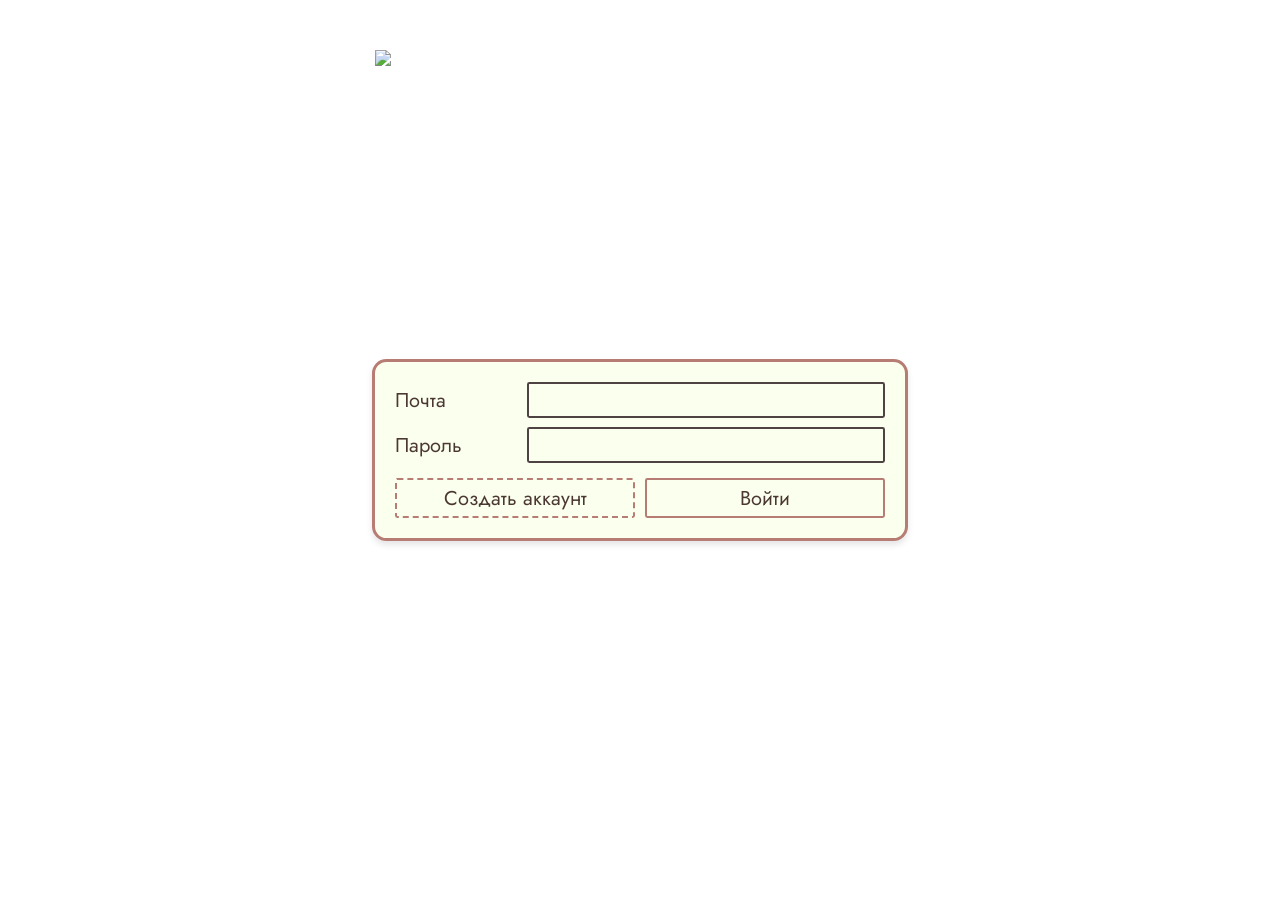
==== src/main/resources/templates/index.html @ f0e10ce0 "Оч сильно обновила структуру и начала писать аутентификацию Думаю файлы BD и Main нам больше не нужн" ====
<!DOCTYPE HTML>
<html xmlns:th="http://www.thymeleaf.org">
<head>
    <meta charset="UTF-8">
    <title>Walley — Вход</title>
    <meta http-equiv="Content-Type" content="text/html; charset=UTF-8" />
    <link
            href="https://fonts.googleapis.com/css2?family=Bad+Script&family=Bitter:ital,wght@0,100..900;1,100..900&family=Comfortaa:wght@300..700&family=Jost:ital,wght@0,100..900;1,100..900&family=Montserrat:ital,wght@0,100..900;1,100..900&display=swap"
            rel="stylesheet">
    <style>
        html,
        body {
            margin: 0;
            padding: 0;
            overflow: hidden;
            width: 100%;
            height: 100%;
        }

        body {
            font-family: 'Jost';
            font-size: 20px;
            background-image: url('background/logwithoutlogo.png');
            background-size: cover;

            background-position: bottom center;
            background-repeat: no-repeat;
            display: flex;
            justify-content: center;
            align-items: center;


        }

        #logo-wrap {
            position: absolute;
            top: 5%;
            left: 50%;
            transform: translateX(-50%);
            width: 530px;
        }

        .container {
            position: relative;
            width: calc(530px - 40px);
            background: #FBFFED;
            border: 3.6px solid #b77c74;
            border-radius: 14.4px;
            padding: 20px;
            text-align: left;
            box-shadow: 0 4px 6px rgba(0, 0, 0, 0.1);

        }

        .container label {
            /*display: block;*/
            /*font-size: 16px;*/
            color: #4b3832;
        }

        .form-row {
            display: flex;
            align-items: center;
            gap: 10px;
            margin-bottom: 9px;
            justify-content: space-between;
        }

        input[type="email"],
        input[type="password"] {
            font-family: 'Jost';
            font-size: 20px;
            width: 350px;
            border: 2.4px solid #4f4242;
            border-radius: 2.4px;
            background: #FBFFED !important;
            outline: none;
            height: 30px;
        }

        input:-webkit-autofill {
            box-shadow: 0 0 0px 1000px #FBFFED inset;
            /* замещает фон */
        }

        #buttons {
            margin-top: 15px;
            display: flex;
            justify-content: space-between;
            gap: 10px;
        }

        button {
            border-radius: 2.4px;
            cursor: pointer;
            background: none;
            border: 2.4px dashed #b77c74;
            color: #4b3832;
            width: 50%;
            height: 40px;
            font-family: 'Jost';

            font-size: 20px;
            /*transition: background 0.2s;*/
        }

        .active {
            border: 2.4px solid #b77c74;

        }

        button:hover {
            background: #EEF3D5;
        }

        #errorBox {
            background-color: #FBFFED;
            border: 3.6px solid #b77c74;
            /*color: #900;*/
            border-radius: 14.4px;
            display: none;
            text-align: center;
            position: absolute;
            bottom: -70px;
            left: 50%;
            width: 100%;
            transform: translateX(-50%);
            height: 40px;
            font-size: 20px;
            align-items: center;
            justify-content: center;
            color: #4b3832;

        }
    </style>
</head>

<body>
<!--проверка связи с MainController
<p th:text="|Hello, ${title}!|"></p>
-->

<!--<div style="position: absolute; width: 100%;">
    <img src="Group.png" style="opacity: 0.1; width: 100%;">
</div>
<div style="height: 100%; width: 10px; position: absolute; top: 0; left: 50%; transform: translateX(-5px); background-color: #900;"></div>
<div style="width: 100%; height: 10px; position: absolute; top: 50%; left: 0; transform: translateY(-5px); background-color: #900;"></div>
-->
<div id="logo-wrap">
    <img src="icons/logo.svg" style="width: 100%;">
</div>

<!--- добавила форму с методом post и кнопкам type=submit
-->
<div class="container">
    <form action="/" method="post">
        <div class="form-row">
            <label for="email">Почта</label>
            <input type="email" id="email" required>
        </div>

        <div class="form-row">
            <label for="password">Пароль</label>
            <input type="password" id="password" required>
        </div>


        <div id="buttons">
            <button type="submit" id="register" onclick="register()">Создать аккаунт</button>
            <button type="submit" id="login" class='active' onclick="login()">Войти</button>
        </div>

        <div class="error" id="errorBox"></div>

    </form>
</div>



<script>
    const errorBox = document.getElementById('errorBox');
    const registerButton = document.getElementById('register')
    const loginButton = document.getElementById('login')


    function showError(message) {
        errorBox.textContent = message;
        errorBox.style.display = 'flex';
    }

    function clearError() {
        errorBox.style.display = 'none';
    }

    function getUsers() {
        return JSON.parse(localStorage.getItem('users') || '{}');
    }

    function getUsernameFromEmail(email) {
        const atIndex = email.indexOf('@');
        if (atIndex !== -1) {
            return email.slice(0, atIndex);
        }
        return email;
    }


    function saveUser(email, password) {
        const users = getUsers();
        users[email] = password;
        localStorage.setItem('users', JSON.stringify(users));
        // Базовые настройки таймера
        const defaultWork = 20; // минут
        const defaultBreak = 5; // минут
        let userSettings = { 'email': email, 'password': password, 'username': getUsernameFromEmail(email), 'avatarURL':"pic/user1.jpg",  'workDuration': defaultWork, 'breakDuration': defaultBreak };
        let userStat = { 'totalWorkMinutes': 0, 'totalBreakMinutes': 0 };
        let userTimer = { 'isRunning': false, 'isWork': true, 'duration': defaultWork * 60, 'timerStart': Date.now() };
        localStorage.setItem('userSettings', JSON.stringify(userSettings));
        localStorage.setItem('userStat', JSON.stringify(userStat));
        localStorage.setItem('userTimer', JSON.stringify(userTimer));
        localStorage.setItem("flower", 0);



    }

    function login() {
        loginButton.classList.add('active');
        registerButton.classList.remove('active');

        clearError();
        const email = document.getElementById('email').value.trim();
        const password = document.getElementById('password').value;

        const users = getUsers();

        if (!users[email]) {
            showError('Почта не найдена');
            return;
        }
        if (users[email] !== password) {
            showError('Неверный пароль');
            return;
        }
        window.location.href = 'garden.html';
    }

    function register() {
        registerButton.classList.add('active');
        loginButton.classList.remove('active');

        clearError();
        const email = document.getElementById('email').value.trim();
        const password = document.getElementById('password').value;

        if (!email || !password) {
            showError('Введите почту и пароль');
            return;
        }

        const users = getUsers();

        if (users[email]) {
            showError('Пользователь уже существует');
            return;
        }

        saveUser(email, password);
        window.location.href = 'garden.html';
    }
</script>
</body>

</html>
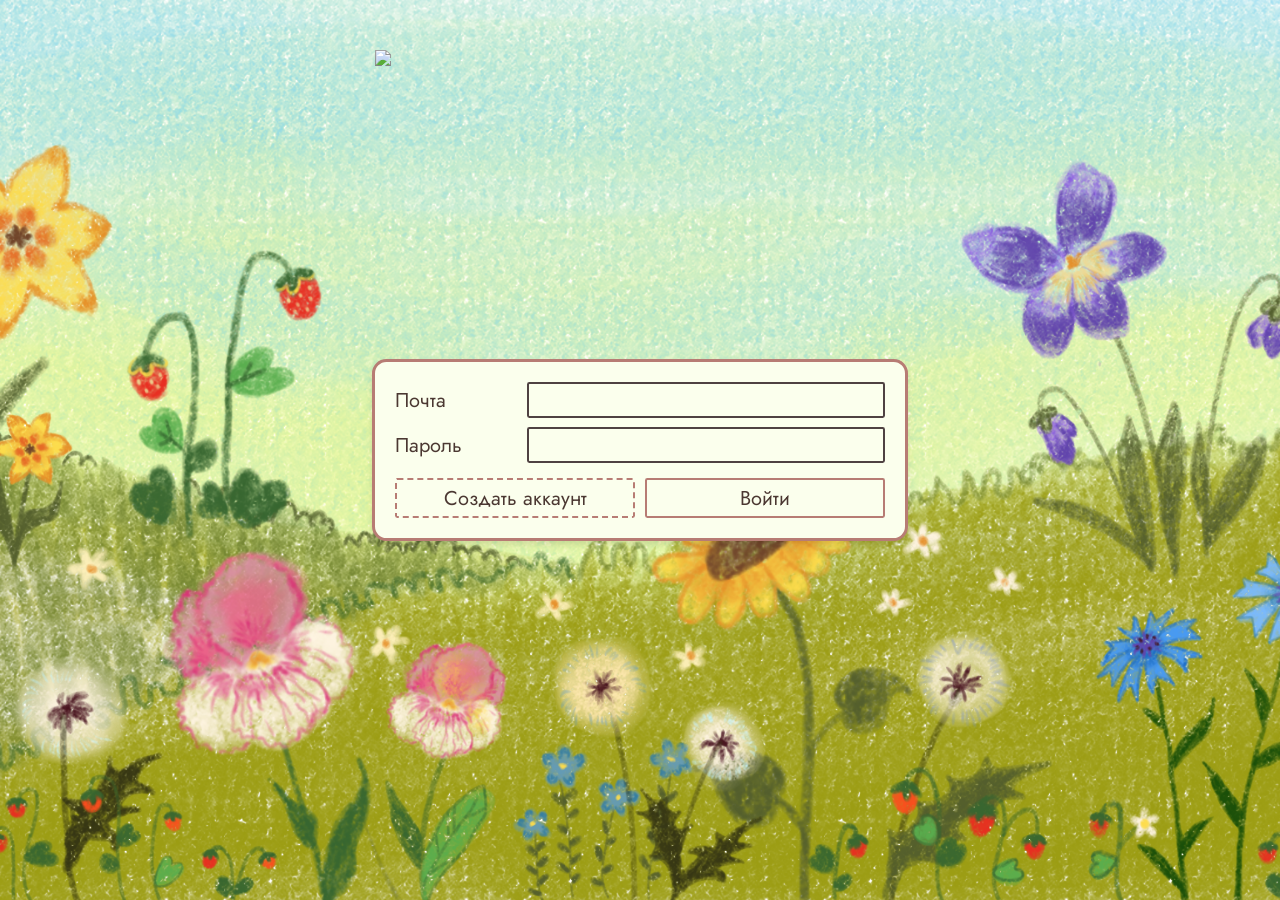
==== commit c709f133: "поперемещала всё чтобы css работал" ====
--- a/src/main/resources/templates/index.html
+++ b/src/main/resources/templates/index.html
@@ -137,6 +137,7 @@
 
 <body>
 <!--проверка связи с MainController
+
 <p th:text="|Hello, ${title}!|"></p>
 -->
 
@@ -147,7 +148,7 @@
 <div style="width: 100%; height: 10px; position: absolute; top: 50%; left: 0; transform: translateY(-5px); background-color: #900;"></div>
 -->
 <div id="logo-wrap">
-    <img src="icons/logo.svg" style="width: 100%;">
+    <img src="/icons/logo.svg" style="width: 100%;">
 </div>
 
 <!--- добавила форму с методом post и кнопкам type=submit
@@ -156,21 +157,21 @@
     <form action="/" method="post">
         <div class="form-row">
             <label for="email">Почта</label>
-            <input type="email" id="email" required>
+            <input type="email" id="email" name="email" required>
         </div>
 
         <div class="form-row">
             <label for="password">Пароль</label>
-            <input type="password" id="password" required>
+            <input type="password" id="password" name="password" required>
         </div>
 
 
         <div id="buttons">
-            <button type="submit" id="register" onclick="register()">Создать аккаунт</button>
-            <button type="submit" id="login" class='active' onclick="login()">Войти</button>
+            <button type="submit" id="register" name = "action" value="register">Создать аккаунт</button>
+            <button type="submit" id="login" class='active' name = "action" value="login">Войти</button>
         </div>
 
-        <div class="error" id="errorBox"></div>
+        <div class="error" id="errorBox" name="error"></div>
 
     </form>
 </div>
@@ -192,82 +193,6 @@
         errorBox.style.display = 'none';
     }
 
-    function getUsers() {
-        return JSON.parse(localStorage.getItem('users') || '{}');
-    }
-
-    function getUsernameFromEmail(email) {
-        const atIndex = email.indexOf('@');
-        if (atIndex !== -1) {
-            return email.slice(0, atIndex);
-        }
-        return email;
-    }
-
-
-    function saveUser(email, password) {
-        const users = getUsers();
-        users[email] = password;
-        localStorage.setItem('users', JSON.stringify(users));
-        // Базовые настройки таймера
-        const defaultWork = 20; // минут
-        const defaultBreak = 5; // минут
-        let userSettings = { 'email': email, 'password': password, 'username': getUsernameFromEmail(email), 'avatarURL':"pic/user1.jpg",  'workDuration': defaultWork, 'breakDuration': defaultBreak };
-        let userStat = { 'totalWorkMinutes': 0, 'totalBreakMinutes': 0 };
-        let userTimer = { 'isRunning': false, 'isWork': true, 'duration': defaultWork * 60, 'timerStart': Date.now() };
-        localStorage.setItem('userSettings', JSON.stringify(userSettings));
-        localStorage.setItem('userStat', JSON.stringify(userStat));
-        localStorage.setItem('userTimer', JSON.stringify(userTimer));
-        localStorage.setItem("flower", 0);
-
-
-
-    }
-
-    function login() {
-        loginButton.classList.add('active');
-        registerButton.classList.remove('active');
-
-        clearError();
-        const email = document.getElementById('email').value.trim();
-        const password = document.getElementById('password').value;
-
-        const users = getUsers();
-
-        if (!users[email]) {
-            showError('Почта не найдена');
-            return;
-        }
-        if (users[email] !== password) {
-            showError('Неверный пароль');
-            return;
-        }
-        window.location.href = 'garden.html';
-    }
-
-    function register() {
-        registerButton.classList.add('active');
-        loginButton.classList.remove('active');
-
-        clearError();
-        const email = document.getElementById('email').value.trim();
-        const password = document.getElementById('password').value;
-
-        if (!email || !password) {
-            showError('Введите почту и пароль');
-            return;
-        }
-
-        const users = getUsers();
-
-        if (users[email]) {
-            showError('Пользователь уже существует');
-            return;
-        }
-
-        saveUser(email, password);
-        window.location.href = 'garden.html';
-    }
 </script>
 </body>
 
